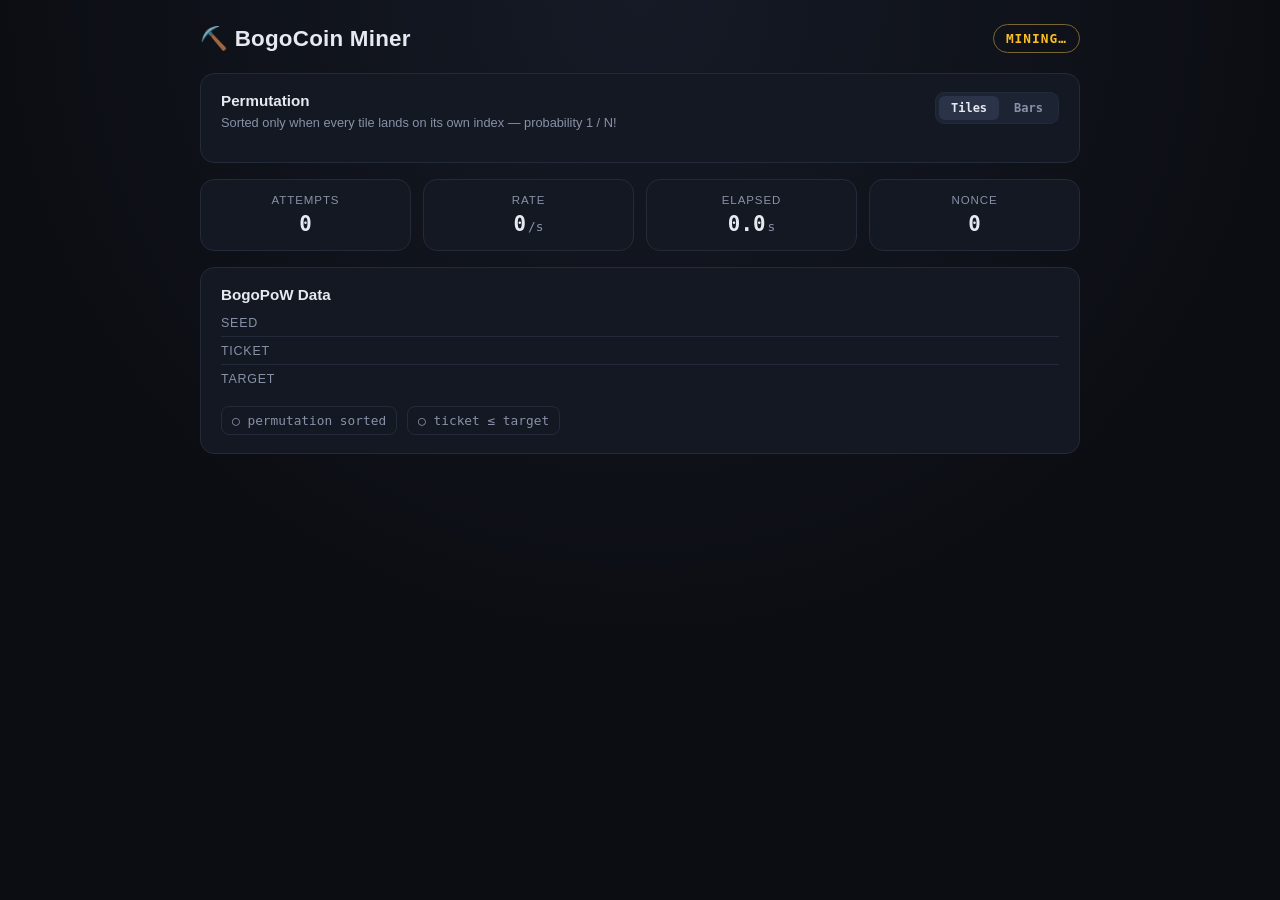
==== web/index.html @ 7565a20a "Initial commit: BogoPoW consensus core, CLI miner, and web visualizer Implements Phase 1 of the plan" ====
<!doctype html>
<html lang="en">
<head>
<meta charset="utf-8" />
<meta name="viewport" content="width=device-width, initial-scale=1" />
<title>BogoCoin Miner</title>
<link rel="stylesheet" href="style.css" />
</head>
<body>
  <header>
    <h1>⛏️ BogoCoin Miner</h1>
    <div id="status" class="status status-mining">MINING…</div>
  </header>

  <main>
    <section class="card permutation-card">
      <div class="card-header-row">
        <div>
          <h2>Permutation <span id="perm-size" class="muted"></span></h2>
          <p class="muted small">Sorted only when every tile lands on its own index &mdash; probability 1&nbsp;/&nbsp;N!</p>
        </div>
        <div class="view-toggle" role="tablist" aria-label="Permutation view">
          <button id="view-tiles-btn" class="view-toggle-btn active" type="button" role="tab" aria-selected="true">Tiles</button>
          <button id="view-bars-btn" class="view-toggle-btn" type="button" role="tab" aria-selected="false">Bars</button>
        </div>
      </div>
      <div id="perm-grid" class="perm-grid"></div>
      <div id="perm-bars" class="perm-bars hidden">
        <div id="bars-plot" class="bars-plot"></div>
        <div id="bars-axis" class="bars-axis"></div>
        <div id="bar-tooltip" class="bar-tooltip hidden"></div>
      </div>
    </section>

    <section class="stats-row">
      <div class="card stat">
        <div class="stat-label">Attempts</div>
        <div id="stat-attempts" class="stat-value">0</div>
      </div>
      <div class="card stat">
        <div class="stat-label">Rate</div>
        <div id="stat-rate" class="stat-value">0<span class="unit">/s</span></div>
      </div>
      <div class="card stat">
        <div class="stat-label">Elapsed</div>
        <div id="stat-elapsed" class="stat-value">0.0<span class="unit">s</span></div>
      </div>
      <div class="card stat">
        <div class="stat-label">Nonce</div>
        <div id="stat-nonce" class="stat-value">0</div>
      </div>
    </section>

    <section class="card hashes-card">
      <h2>BogoPoW Data</h2>
      <div class="hash-row">
        <div class="hash-label">seed</div>
        <div id="hash-seed" class="hash-value">&nbsp;</div>
      </div>
      <div class="hash-row">
        <div class="hash-label">ticket</div>
        <div id="hash-ticket" class="hash-value">&nbsp;</div>
      </div>
      <div class="hash-row">
        <div class="hash-label">target</div>
        <div id="hash-target" class="hash-value">&nbsp;</div>
      </div>
      <div class="conditions">
        <div id="cond-sorted" class="condition">permutation sorted</div>
        <div id="cond-target" class="condition">ticket &le; target</div>
      </div>
    </section>
  </main>

  <div id="found-overlay" class="found-overlay hidden">
    <div class="found-card">
      <div class="found-title">BLOCK FOUND</div>
      <div class="found-sub">valid BogoPoW proof discovered</div>
    </div>
  </div>

  <script src="app.js"></script>
</body>
</html>
---- web/style.css ----
:root {
  color-scheme: dark;
  --bg: #0b0d12;
  --panel: #141822;
  --panel-border: #232a3a;
  --text: #e6e9f0;
  --muted: #8891a7;
  --accent: #6ee7b7;
  --bad: #f87171;
  --amber: #fbbf24;
  --mono: "SF Mono", ui-monospace, Menlo, Consolas, monospace;
}

* { box-sizing: border-box; }

body {
  margin: 0;
  min-height: 100vh;
  background: radial-gradient(circle at top, #151a26, var(--bg) 60%);
  color: var(--text);
  font-family: -apple-system, BlinkMacSystemFont, "Segoe UI", sans-serif;
  padding: 24px 20px 60px;
}

header {
  display: flex;
  align-items: center;
  justify-content: space-between;
  max-width: 880px;
  margin: 0 auto 20px;
}

h1 {
  font-size: 1.4rem;
  margin: 0;
  letter-spacing: 0.01em;
}

.status {
  font-family: var(--mono);
  font-size: 0.8rem;
  font-weight: 600;
  padding: 6px 12px;
  border-radius: 999px;
  border: 1px solid var(--panel-border);
  letter-spacing: 0.08em;
}

.status-mining {
  color: var(--amber);
  border-color: color-mix(in srgb, var(--amber) 40%, var(--panel-border));
  animation: blink 1.4s ease-in-out infinite;
}

.status-found {
  color: var(--accent);
  border-color: color-mix(in srgb, var(--accent) 50%, var(--panel-border));
  animation: none;
}

@keyframes blink {
  0%, 100% { opacity: 1; }
  50% { opacity: 0.45; }
}

main {
  max-width: 880px;
  margin: 0 auto;
  display: flex;
  flex-direction: column;
  gap: 16px;
}

.card {
  background: var(--panel);
  border: 1px solid var(--panel-border);
  border-radius: 14px;
  padding: 18px 20px;
}

h2 {
  margin: 0 0 6px;
  font-size: 0.95rem;
  font-weight: 600;
  color: var(--text);
}

.muted { color: var(--muted); font-weight: 400; }
.small { font-size: 0.8rem; margin: 0 0 14px; }

.perm-grid {
  display: flex;
  flex-wrap: wrap;
  gap: 8px;
}

.perm-tile {
  min-width: 44px;
  height: 44px;
  padding: 0 6px;
  border-radius: 10px;
  display: flex;
  align-items: center;
  justify-content: center;
  font-family: var(--mono);
  font-weight: 700;
  font-size: 1rem;
  background: #1c2333;
  border: 1px solid var(--panel-border);
  color: var(--muted);
  transition: background 0.12s ease, color 0.12s ease, border-color 0.12s ease, transform 0.12s ease;
}

.perm-tile.match {
  background: color-mix(in srgb, var(--accent) 22%, #1c2333);
  border-color: color-mix(in srgb, var(--accent) 55%, var(--panel-border));
  color: var(--accent);
}

.perm-tile.updated {
  transform: scale(1.08);
}

.card-header-row {
  display: flex;
  align-items: flex-start;
  justify-content: space-between;
  gap: 16px;
}

.view-toggle {
  flex: none;
  display: flex;
  gap: 3px;
  background: #1c2333;
  border: 1px solid var(--panel-border);
  border-radius: 9px;
  padding: 3px;
}

.view-toggle-btn {
  border: none;
  background: transparent;
  color: var(--muted);
  font-family: var(--mono);
  font-size: 0.75rem;
  font-weight: 600;
  padding: 5px 12px;
  border-radius: 6px;
  cursor: pointer;
}

.view-toggle-btn.active {
  background: #2a3348;
  color: var(--text);
}

.perm-grid.hidden,
.perm-bars.hidden {
  display: none;
}

.perm-bars {
  position: relative;
}

.bars-plot {
  display: flex;
  align-items: flex-end;
  gap: 8px;
  height: 160px;
  padding-top: 8px;
  border-bottom: 1px solid var(--panel-border);
}

.bar-col {
  flex: 1 1 24px;
  max-width: 24px;
  min-height: 4px;
  border-radius: 4px 4px 0 0;
  background: #232c40;
  cursor: pointer;
  transition: height 0.12s ease, background 0.12s ease;
}

.bar-col.match {
  background: var(--accent);
}

.bars-axis {
  display: flex;
  gap: 8px;
  margin-top: 6px;
}

.bar-axis-label {
  flex: 1 1 24px;
  max-width: 24px;
  text-align: center;
  font-family: var(--mono);
  font-size: 0.68rem;
  color: var(--muted);
}

.bar-tooltip {
  position: absolute;
  pointer-events: none;
  background: #0f1320;
  border: 1px solid var(--panel-border);
  border-radius: 8px;
  padding: 6px 10px;
  font-family: var(--mono);
  font-size: 0.75rem;
  color: var(--text);
  white-space: nowrap;
  box-shadow: 0 8px 20px rgba(0, 0, 0, 0.45);
  transform: translate(-50%, -110%);
  z-index: 5;
}

.bar-tooltip.hidden {
  display: none;
}

.stats-row {
  display: grid;
  grid-template-columns: repeat(4, 1fr);
  gap: 12px;
}

.stat { text-align: center; padding: 14px 10px; }

.stat-label {
  font-size: 0.72rem;
  text-transform: uppercase;
  letter-spacing: 0.08em;
  color: var(--muted);
  margin-bottom: 6px;
}

.stat-value {
  font-family: var(--mono);
  font-size: 1.3rem;
  font-weight: 700;
}

.stat-value .unit {
  font-size: 0.8rem;
  color: var(--muted);
  font-weight: 500;
  margin-left: 2px;
}

.hash-row {
  display: grid;
  grid-template-columns: 70px 1fr;
  align-items: center;
  gap: 10px;
  padding: 6px 0;
  border-top: 1px solid var(--panel-border);
}

.hash-row:first-of-type { border-top: none; }

.hash-label {
  font-size: 0.78rem;
  color: var(--muted);
  text-transform: uppercase;
  letter-spacing: 0.06em;
}

.hash-value {
  font-family: var(--mono);
  font-size: 0.82rem;
  word-break: break-all;
  color: var(--text);
}

.conditions {
  display: flex;
  gap: 10px;
  margin-top: 14px;
  flex-wrap: wrap;
}

.condition {
  font-size: 0.8rem;
  font-family: var(--mono);
  padding: 6px 10px;
  border-radius: 8px;
  border: 1px solid var(--panel-border);
  color: var(--muted);
}

.condition::before {
  content: "○  ";
}

.condition.pass {
  color: var(--accent);
  border-color: color-mix(in srgb, var(--accent) 45%, var(--panel-border));
}

.condition.pass::before {
  content: "✓  ";
}

.condition.fail {
  color: var(--bad);
}

.condition.fail::before {
  content: "✗  ";
}

.found-overlay {
  position: fixed;
  inset: 0;
  background: rgba(6, 8, 13, 0.72);
  display: flex;
  align-items: center;
  justify-content: center;
  backdrop-filter: blur(4px);
  transition: opacity 0.25s ease;
}

.found-overlay.hidden {
  opacity: 0;
  pointer-events: none;
}

.found-card {
  text-align: center;
  padding: 40px 60px;
  border-radius: 20px;
  background: var(--panel);
  border: 1px solid color-mix(in srgb, var(--accent) 40%, var(--panel-border));
  box-shadow: 0 0 60px color-mix(in srgb, var(--accent) 25%, transparent);
}

.found-title {
  font-size: 2.2rem;
  font-weight: 800;
  color: var(--accent);
  letter-spacing: 0.03em;
}

.found-sub {
  margin-top: 8px;
  color: var(--muted);
  font-family: var(--mono);
  font-size: 0.9rem;
}
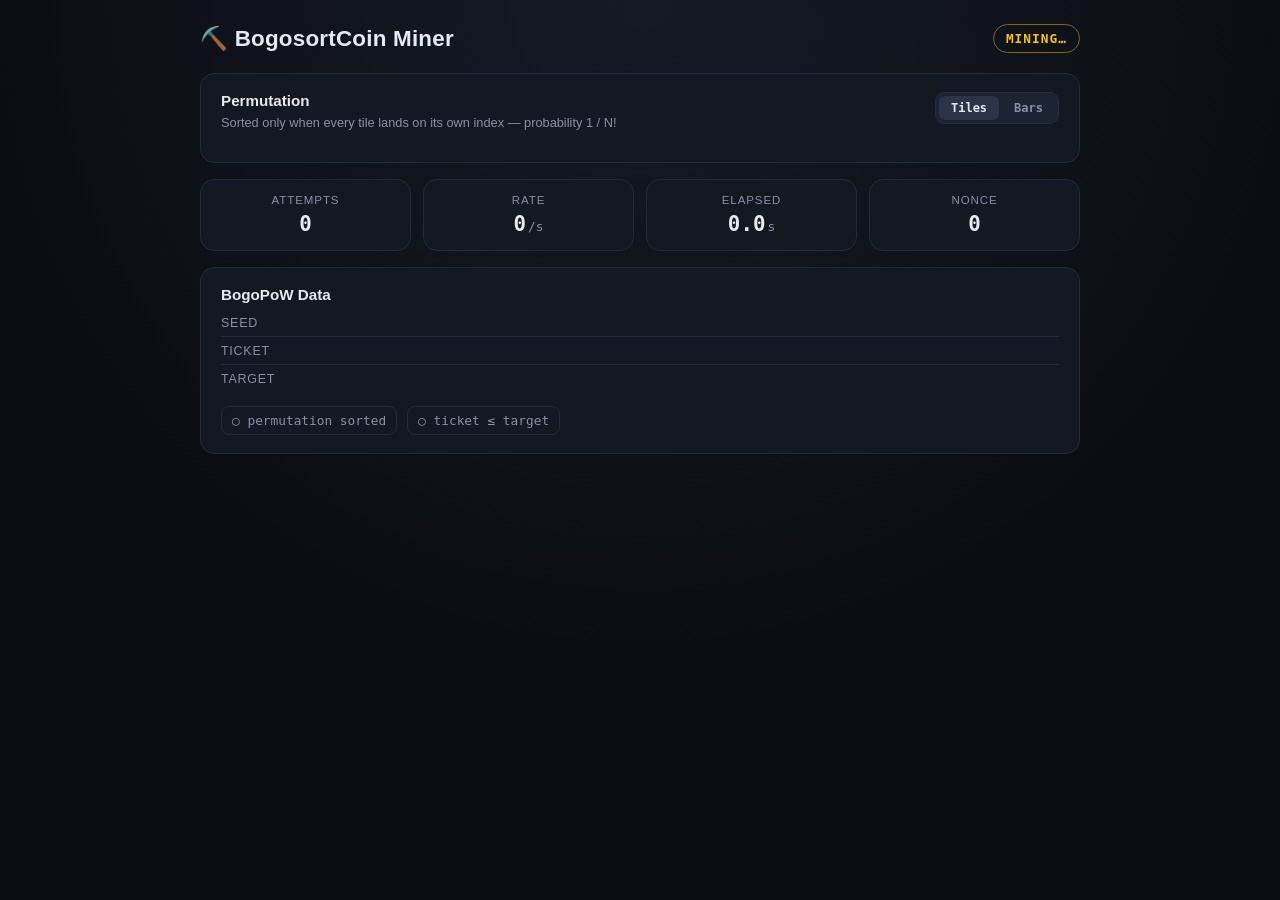
==== commit 6a176bf3: "Rename project to BogosortCoin Renames crates (bogosortcoin-primitives/-consensus/-miner), the CLI b" ====
--- a/web/index.html
+++ b/web/index.html
@@ -3,12 +3,12 @@
 <head>
 <meta charset="utf-8" />
 <meta name="viewport" content="width=device-width, initial-scale=1" />
-<title>BogoCoin Miner</title>
+<title>BogosortCoin Miner</title>
 <link rel="stylesheet" href="style.css" />
 </head>
 <body>
   <header>
-    <h1>⛏️ BogoCoin Miner</h1>
+    <h1>⛏️ BogosortCoin Miner</h1>
     <div id="status" class="status status-mining">MINING…</div>
   </header>
 
